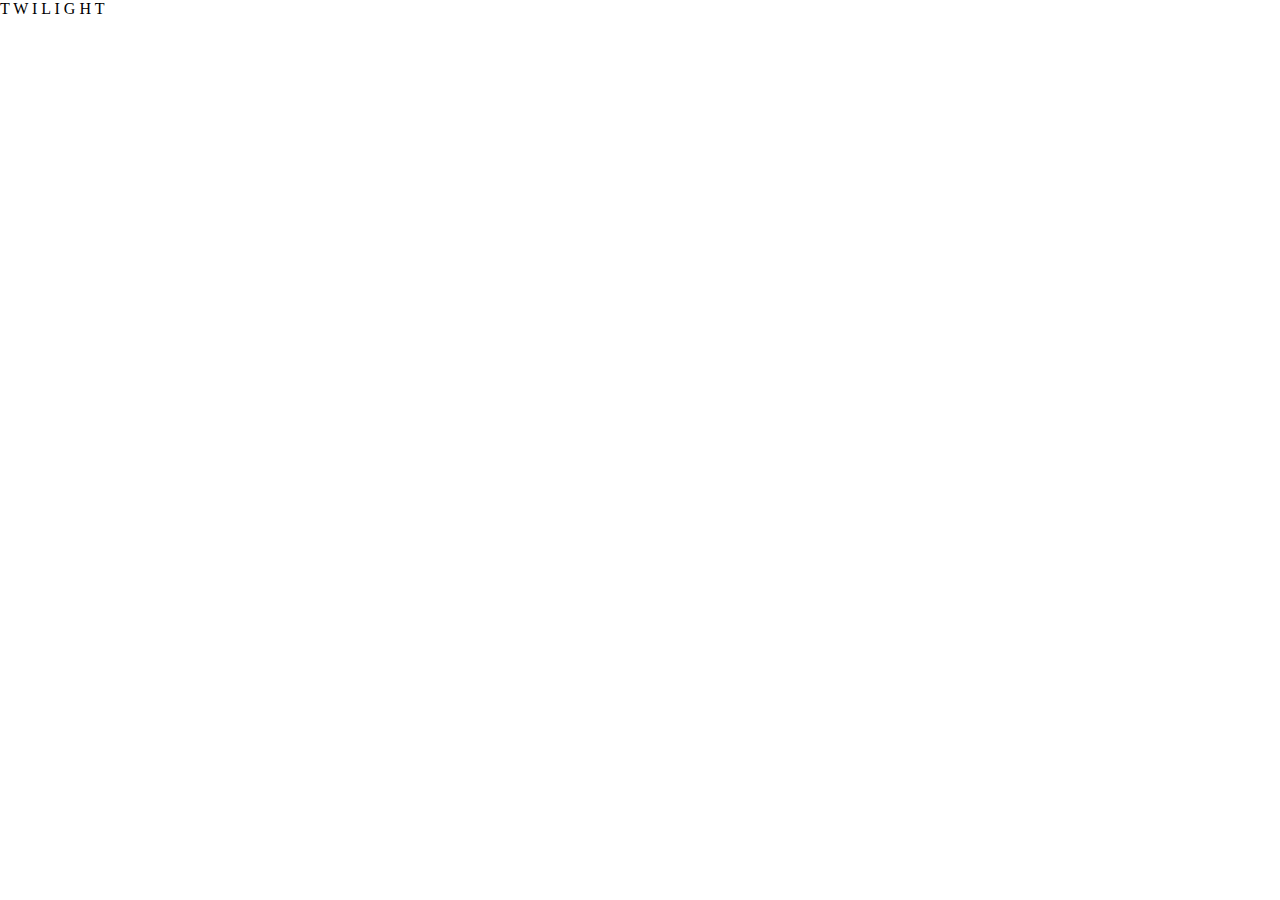
==== index.html @ 6c56c36c "页面基本搭建" ====
<!DOCTYPE html>
<html lang="en">

<head>
    <meta charset="UTF-8">
    <meta http-equiv="X-UA-Compatible" content="IE=edge">
    <meta name="viewport" content="width=device-width, initial-scale=1.0">
    <meta name="keywords" content="blog,twilight">
    <meta name="description" content="her dairy records">
    <title>T W I L I G H T</title>
    <!-- 引入网页图标 -->
    <link rel="shortcut icon" href="https://assets.tumblr.com/images/default_avatar/cone_closed_128.png">
    <link rel="stylesheet" href="style.css">
</head>

<body>
    T W I L I G H T
</body>

</html>
---- style.css ----
* {
    margin: 0;
    padding: 0;
}
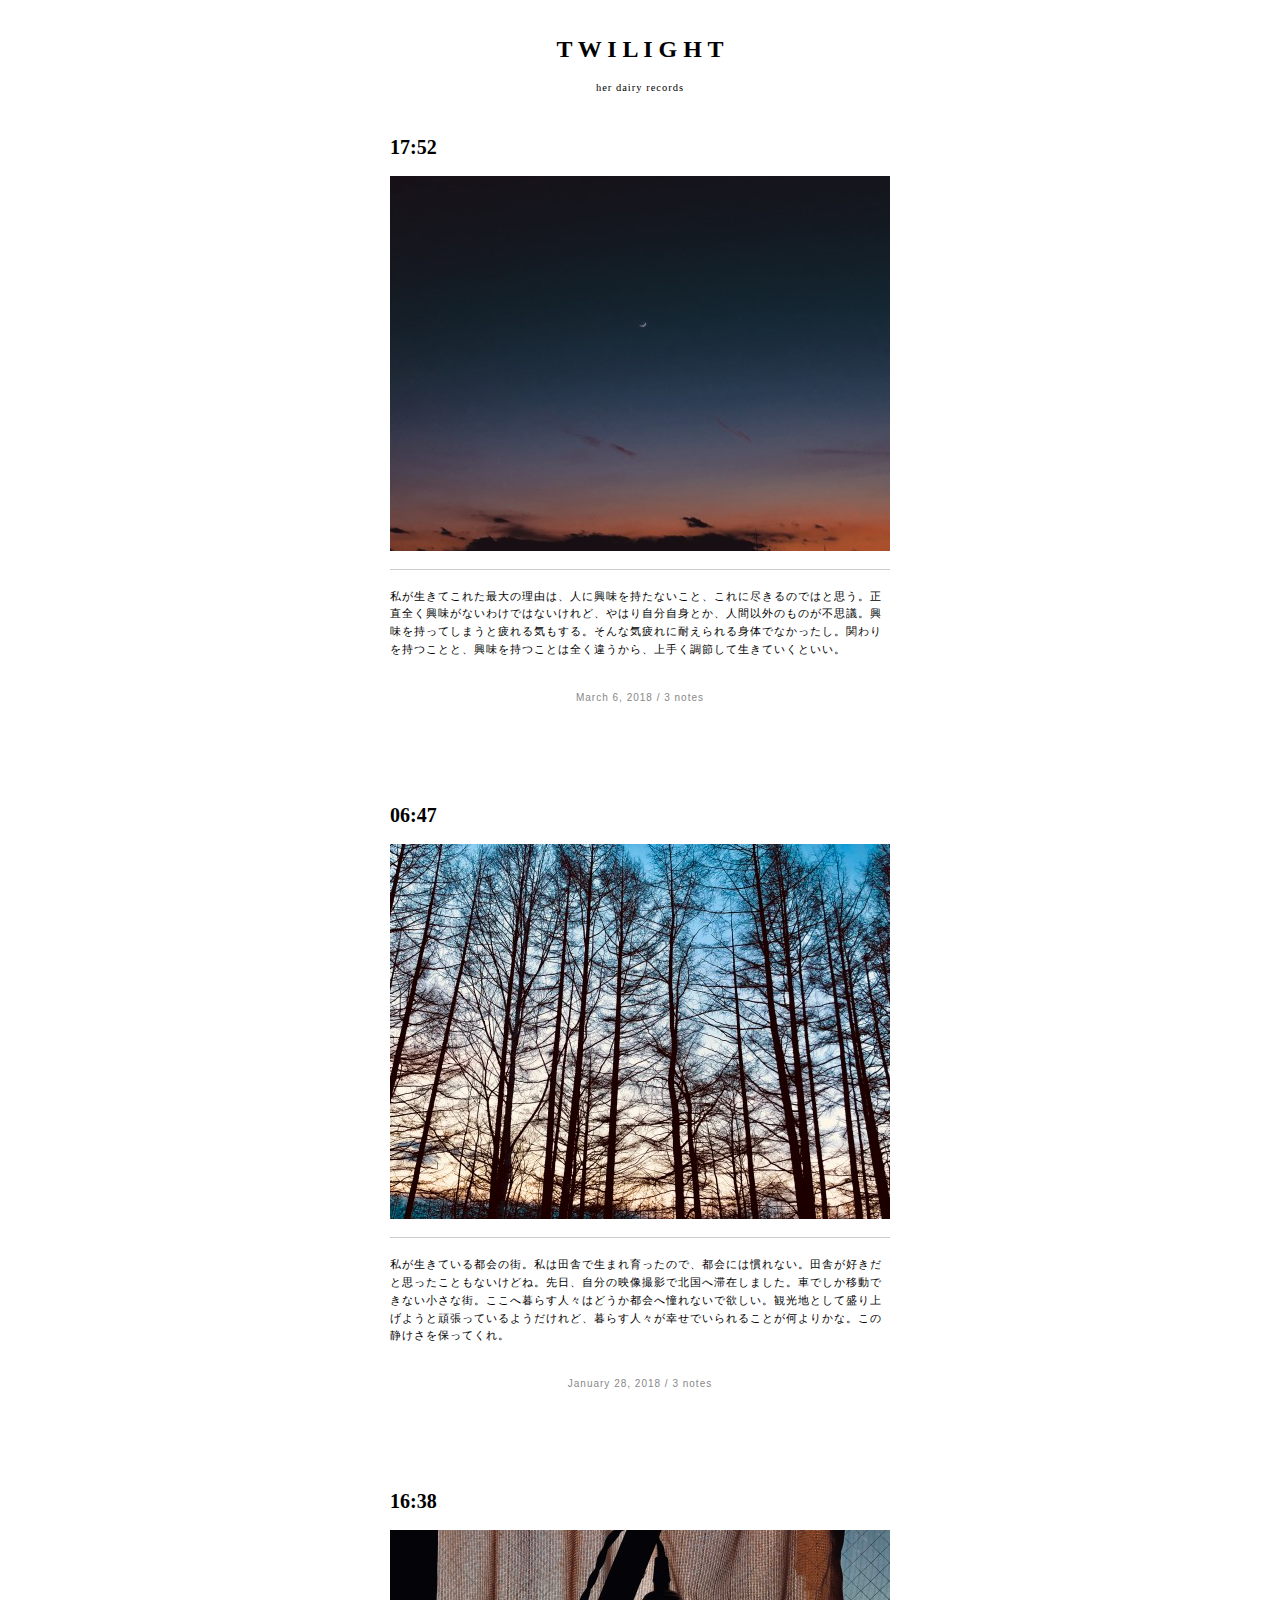
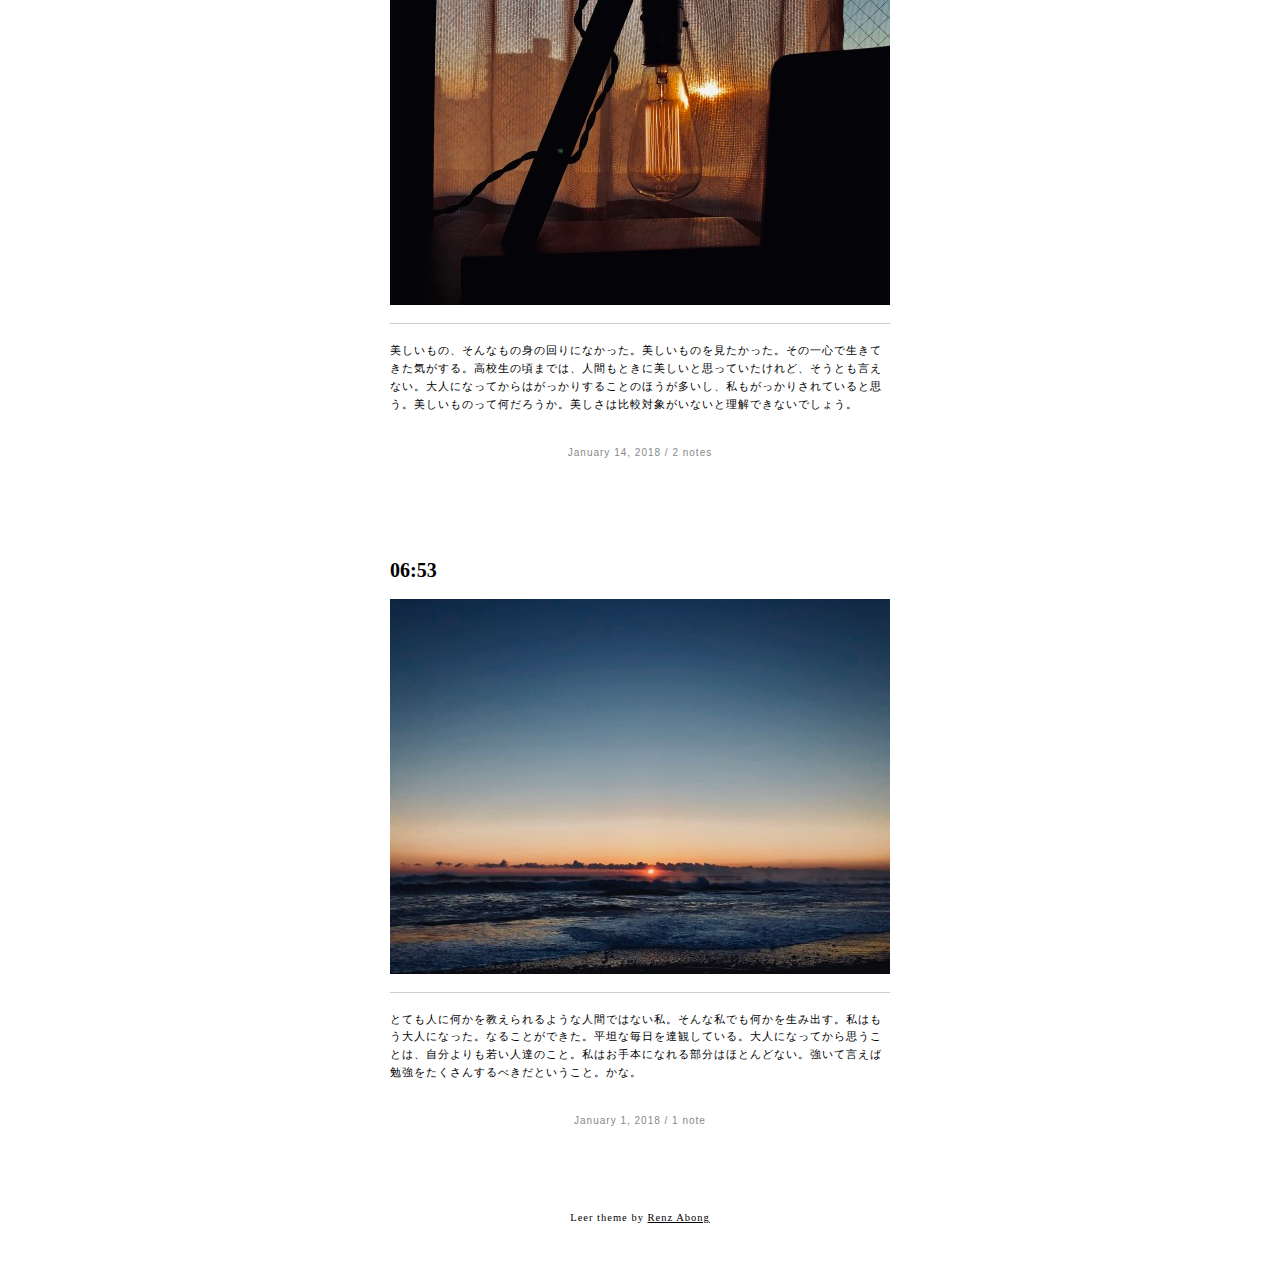
==== commit c46ef1f4: "T W I L I G H T." ====
--- a/index.html
+++ b/index.html
@@ -9,12 +9,72 @@
     <meta name="description" content="her dairy records">
     <title>T W I L I G H T</title>
     <!-- 引入网页图标 -->
-    <link rel="shortcut icon" href="https://assets.tumblr.com/images/default_avatar/cone_closed_128.png">
+    <link rel="shortcut icon" href="favicon.ico" type="image/x-icon">
     <link rel="stylesheet" href="style.css">
 </head>
 
 <body>
-    T W I L I G H T
+    <div class="w">
+        <header class="header">
+            <h1>
+                <a href="#">T W I L I G H T</a>
+            </h1>
+            <p class="description">her dairy records </p>
+        </header>
+        <article class="article">
+            <h2>
+                <a href="#">17:52</a>
+            </h2>
+            <img src="images/1.jpg" alt="">
+            <p>
+                私が生きてこれた最大の理由は、人に興味を持たないこと、これに尽きるのではと思う。正直全く興味がないわけではないけれど、やはり自分自身とか、人間以外のものが不思議。興味を持ってしまうと疲れる気もする。そんな気疲れに耐えられる身体でなかったし。関わりを持つことと、興味を持つことは全く違うから、上手く調節して生きていくといい。
+            </p>
+            <div class="post_footer">
+                <a href="#">March 6, 2018 / 3 notes</a>
+            </div>
+        </article>
+
+        <article class="article">
+            <h2>
+                <a href="#">06:47</a>
+            </h2>
+            <img src="images/2.jpg" alt="">
+            <p>私が生きている都会の街。私は田舎で生まれ育ったので、都会には慣れない。田舎が好きだと思ったこともないけどね。先日、自分の映像撮影で北国へ滞在しました。車でしか移動できない小さな街。ここへ暮らす人々はどうか都会へ憧れないで欲しい。観光地として盛り上げようと頑張っているようだけれど、暮らす人々が幸せでいられることが何よりかな。この静けさを保ってくれ。
+            </p>
+            <div class="post_footer">
+                <a href="#"> January 28, 2018 / 3 notes </a>
+            </div>
+        </article>
+
+        <article class="article">
+            <h2>
+                <a href="#">16:38</a>
+            </h2>
+            <img src="images/3.jpg" alt="">
+            <p>美しいもの、そんなもの身の回りになかった。美しいものを見たかった。その一心で生きてきた気がする。高校生の頃までは、人間もときに美しいと思っていたけれど、そうとも言えない。大人になってからはがっかりすることのほうが多いし、私もがっかりされていると思う。美しいものって何だろうか。美しさは比較対象がいないと理解できないでしょう。
+            </p>
+            <div class="post_footer">
+                <a href="#"> January 14, 2018 / 2 notes </a>
+            </div>
+        </article>
+
+        <article class="article">
+            <h2>
+                <a href="#">06:53</a>
+            </h2>
+            <img src="images/4.jpg" alt="">
+            <p>とても人に何かを教えられるような人間ではない私。そんな私でも何かを生み出す。私はもう大人になった。なることができた。平坦な毎日を達観している。大人になってから思うことは、自分よりも若い人達のこと。私はお手本になれる部分はほとんどない。強いて言えば勉強をたくさんするべきだということ。かな。
+            </p>
+            <div class="post_footer">
+                <a href="#"> January 1, 2018 / 1 note </a>
+            </div>
+        </article>
+
+        <footer class="footer">
+            Leer theme by
+            <a href="#">Renz Abong</a>
+        </footer>
+    </div>
 </body>
 
 </html>--- a/style.css
+++ b/style.css
@@ -1,4 +1,99 @@
 * {
     margin: 0;
     padding: 0;
+}
+
+/* 更改鼠标选中文字样式 */
+/* webkit, opera, IE9 */
+::selection {
+    background: #ba778a;
+    color: #fff;
+}
+
+/* mozilla firefox */
+::-moz-selection {
+    background: #ba778a;
+    color: #fff;
+}
+
+body {
+    background-color: #fff;
+    font: 10.5px/1.7 'Times New Roman', arial;
+    color: #000;
+}
+
+img {
+    /* border 0 照顾低版本浏览器 如果 图片外面包含了链接会有边框的问题 */
+    border: 0;
+    /* 取消图片底侧有空白缝隙的问题 */
+    vertical-align: middle;
+    max-width: 100%;
+}
+
+a {
+    color: #000;
+    text-decoration: none;
+}
+
+/* 版心 */
+.w {
+    width: 500px;
+    margin: 0 auto;
+}
+
+.header {
+    padding-top: 29px;
+    margin-bottom: 33px;
+}
+
+.header h1 {
+    font-size: 24px;
+    text-align: center;
+}
+
+.description {
+    margin-top: 9px;
+    text-align: center;
+    letter-spacing: 1px;
+}
+
+.article {
+    padding-bottom: 80px;
+    /* text-align: center; */
+}
+
+.article h2 {
+    font-size: 20px;
+    /* 外边距合并，上外边距无效 */
+    margin: 12px 0;
+}
+
+.article p {
+    border-top: 1px solid #ccc;
+    margin-top: 18px;
+    padding-top: 18px;
+    letter-spacing: 1px;
+    font-family: SimSun, arial;
+    /* font-weight: 400; */
+}
+
+.post_footer {
+    margin-top: 30px;
+    text-align: center;
+    font: 10px/1.7 arial;
+    letter-spacing: 1px;
+}
+
+.post_footer a {
+    color: #888;
+}
+
+.footer {
+    margin-bottom: 40px;
+    letter-spacing: 1px;
+    text-align: center;
+}
+
+.footer a {
+    text-decoration: underline;
 }